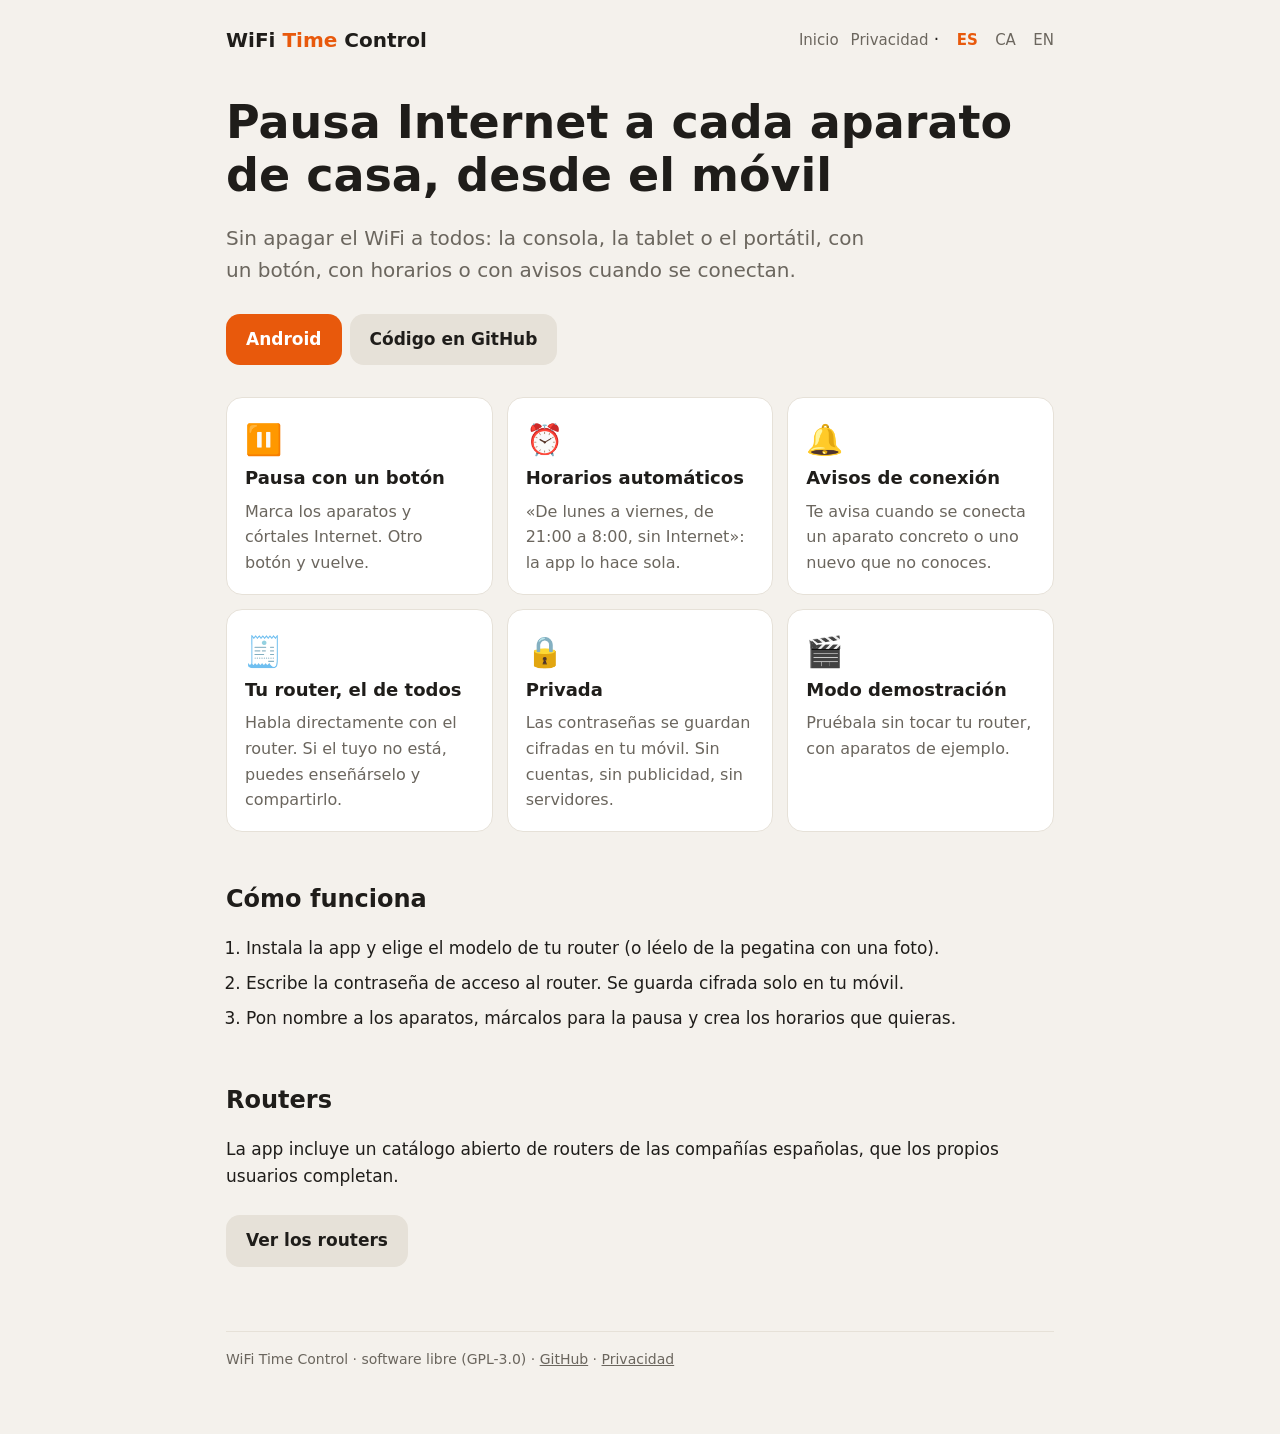
==== docs/index.html @ c4c4367f "3.2.0: modo demostración; web con política de privacidad (es/ca/en) y textos de la ficha de Google P" ====
<!doctype html>
<html lang="es"><head><meta charset="utf-8"><meta name="viewport" content="width=device-width, initial-scale=1">
<title>WiFi Time Control: pausa Internet a cada aparato</title><meta name="description" content="App Android para pausar y reanudar Internet a aparatos concretos de casa, con horarios y avisos, hablando directamente con tu router.">
<link rel="stylesheet" href="estilo.css"></head><body><main>
<header><a class="logo" href="index.html">WiFi <span>Time</span> Control</a>
<nav><a href="index.html">Inicio</a><a href="privacidad.html">Privacidad</a> · <a href="index.html" aria-current="true">ES</a> <a href="ca/index.html">CA</a> <a href="en/index.html">EN</a></nav></header>
<h1>Pausa Internet a cada aparato de casa, desde el móvil</h1><p class="lead">Sin apagar el WiFi a todos: la consola, la tablet o el portátil, con un botón, con horarios o con avisos cuando se conectan.</p>
<a class="btn" href="https://github.com/Makirfer/wificontrol/releases">Android</a><a class="btn alt" href="https://github.com/Makirfer/wificontrol">Código en GitHub</a>
<div class="grid" style="margin-top:32px"><div class="card"><div class="ico">⏸️</div><h3>Pausa con un botón</h3><p>Marca los aparatos y córtales Internet. Otro botón y vuelve.</p></div><div class="card"><div class="ico">⏰</div><h3>Horarios automáticos</h3><p>«De lunes a viernes, de 21:00 a 8:00, sin Internet»: la app lo hace sola.</p></div><div class="card"><div class="ico">🔔</div><h3>Avisos de conexión</h3><p>Te avisa cuando se conecta un aparato concreto o uno nuevo que no conoces.</p></div><div class="card"><div class="ico">🧾</div><h3>Tu router, el de todos</h3><p>Habla directamente con el router. Si el tuyo no está, puedes enseñárselo y compartirlo.</p></div><div class="card"><div class="ico">🔒</div><h3>Privada</h3><p>Las contraseñas se guardan cifradas en tu móvil. Sin cuentas, sin publicidad, sin servidores.</p></div><div class="card"><div class="ico">🎬</div><h3>Modo demostración</h3><p>Pruébala sin tocar tu router, con aparatos de ejemplo.</p></div></div>

<h2>Cómo funciona</h2><ol class="steps"><li>Instala la app y elige el modelo de tu router (o léelo de la pegatina con una foto).</li><li>Escribe la contraseña de acceso al router. Se guarda cifrada solo en tu móvil.</li><li>Pon nombre a los aparatos, márcalos para la pausa y crea los horarios que quieras.</li></ol>
<h2>Routers</h2><p>La app incluye un catálogo abierto de routers de las compañías españolas, que los propios usuarios completan.</p><a class="btn alt" href="https://github.com/Makirfer/wificontrol/blob/main/catalogo/ROUTERS.md">Ver los routers</a>
<footer>WiFi Time Control · software libre (GPL-3.0) · <a href="https://github.com/Makirfer/wificontrol">GitHub</a> · <a href="privacidad.html">Privacidad</a></footer>
</main></body></html>
---- docs/estilo.css ----
:root{--bg:#F4F1EC;--card:#fff;--text:#1F1D1A;--muted:#6B665E;--accent:#E8590C;--line:#E6E1D8}
@media (prefers-color-scheme:dark){:root{--bg:#1B1A18;--card:#26241F;--text:#F2EFE9;--muted:#B5AEA3;--line:#3A3731}}
*{box-sizing:border-box}
body{margin:0;background:var(--bg);color:var(--text);font:17px/1.6 system-ui,-apple-system,"Segoe UI",Roboto,sans-serif}
main{max-width:860px;margin:0 auto;padding:24px 16px 64px}
header{display:flex;justify-content:space-between;align-items:center;gap:12px;flex-wrap:wrap}
.logo{font-weight:800;font-size:20px;text-decoration:none;color:var(--text)}
.logo span{color:var(--accent)}
nav a{color:var(--muted);text-decoration:none;margin-left:12px;font-size:15px}
nav a[aria-current]{color:var(--accent);font-weight:600}
h1{font-size:clamp(30px,6vw,46px);line-height:1.15;margin:40px 0 12px}
h2{font-size:24px;margin:48px 0 12px}
h3{margin:0 0 6px;font-size:18px}
p.lead{font-size:20px;color:var(--muted);max-width:640px}
.grid{display:grid;grid-template-columns:repeat(auto-fit,minmax(240px,1fr));gap:14px}
.card{background:var(--card);border:1px solid var(--line);border-radius:16px;padding:18px}
.card .ico{font-size:30px}
.card p{margin:0;color:var(--muted);font-size:16px}
ol.steps{padding-left:20px}
ol.steps li{margin-bottom:8px}
.btn{display:inline-block;background:var(--accent);color:#fff;padding:12px 20px;border-radius:14px;text-decoration:none;font-weight:600;margin:8px 8px 0 0}
.btn.alt{background:var(--line);color:var(--text)}
.shots{display:flex;gap:12px;overflow-x:auto;padding-bottom:8px}
.shots img{height:440px;border-radius:18px;border:1px solid var(--line)}
footer{margin-top:64px;color:var(--muted);font-size:14px;border-top:1px solid var(--line);padding-top:16px}
footer a{color:var(--muted)}
.legal h2{font-size:20px;margin-top:32px}
.legal li{margin-bottom:6px}
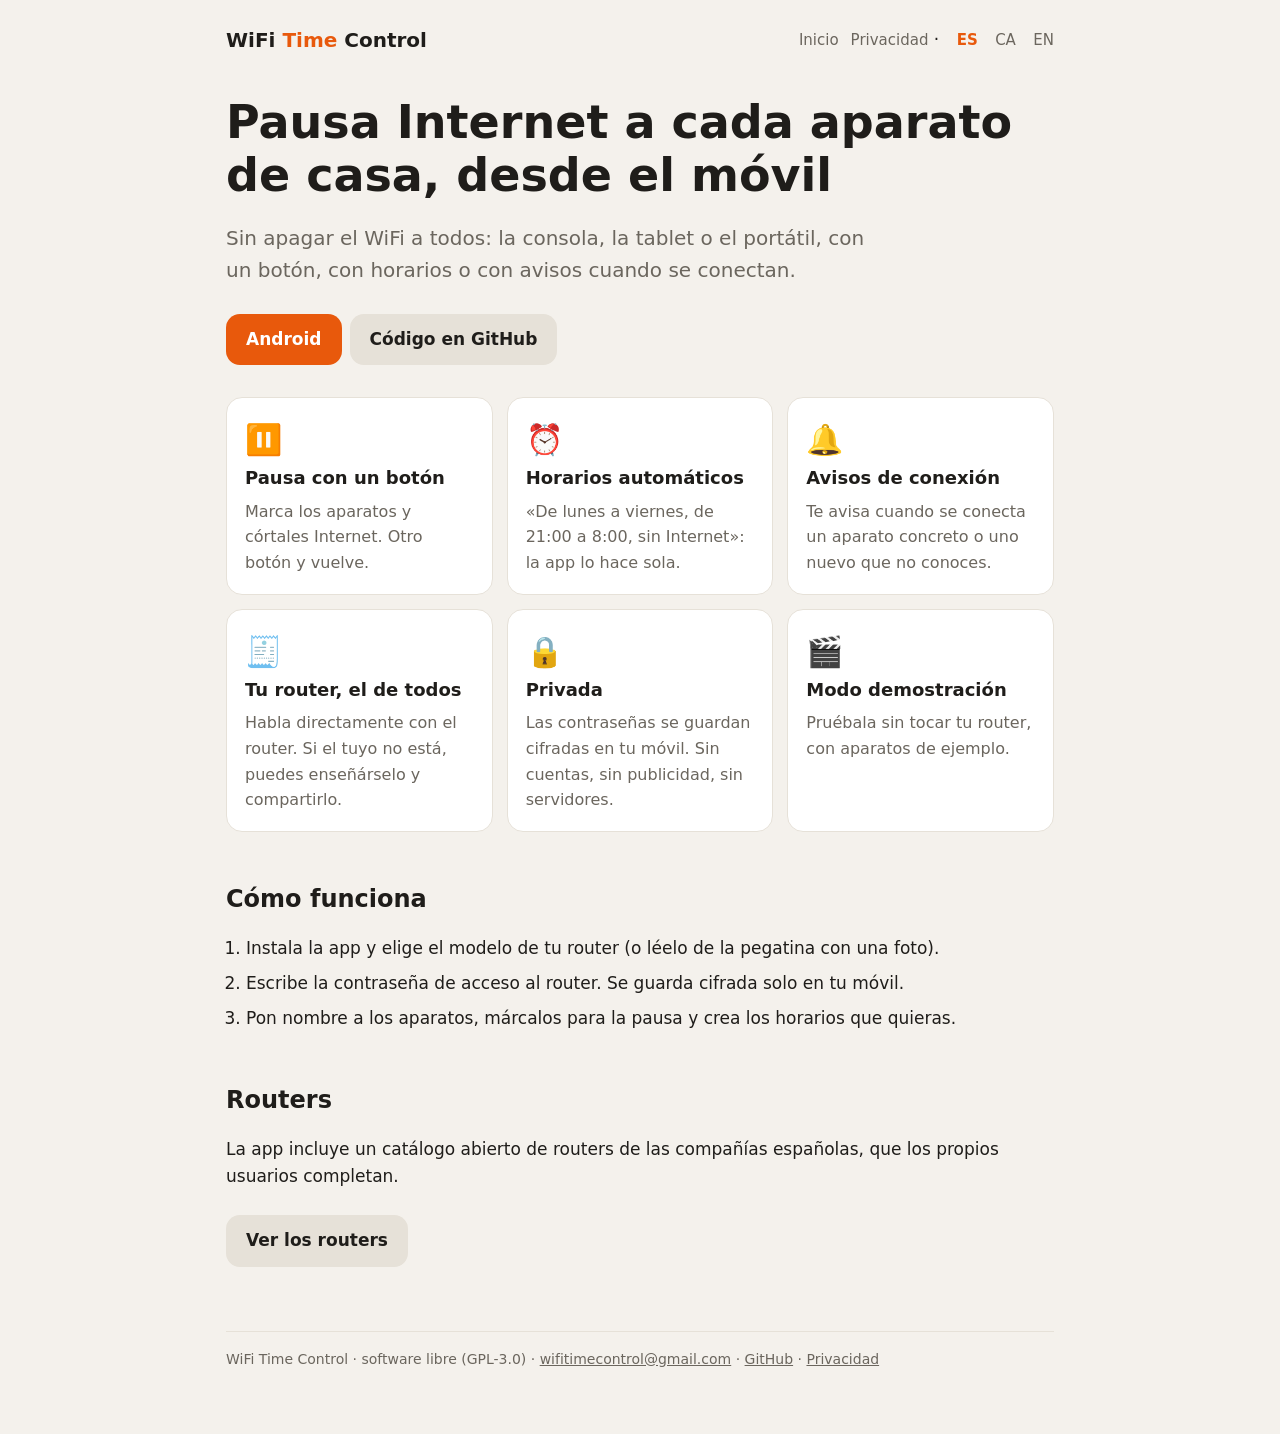
==== commit 8b3aac68: "3.3.3: correo de la app y demostración como ubicación aparte - Correo wifitimecontrol@gmail.com en «" ====
--- a/docs/index.html
+++ b/docs/index.html
@@ -10,5 +10,5 @@
 
 <h2>Cómo funciona</h2><ol class="steps"><li>Instala la app y elige el modelo de tu router (o léelo de la pegatina con una foto).</li><li>Escribe la contraseña de acceso al router. Se guarda cifrada solo en tu móvil.</li><li>Pon nombre a los aparatos, márcalos para la pausa y crea los horarios que quieras.</li></ol>
 <h2>Routers</h2><p>La app incluye un catálogo abierto de routers de las compañías españolas, que los propios usuarios completan.</p><a class="btn alt" href="https://github.com/Makirfer/wificontrol/blob/main/catalogo/ROUTERS.md">Ver los routers</a>
-<footer>WiFi Time Control · software libre (GPL-3.0) · <a href="https://github.com/Makirfer/wificontrol">GitHub</a> · <a href="privacidad.html">Privacidad</a></footer>
+<footer>WiFi Time Control · software libre (GPL-3.0) · <a href="mailto:wifitimecontrol@gmail.com">wifitimecontrol@gmail.com</a> · <a href="https://github.com/Makirfer/wificontrol">GitHub</a> · <a href="privacidad.html">Privacidad</a></footer>
 </main></body></html>
